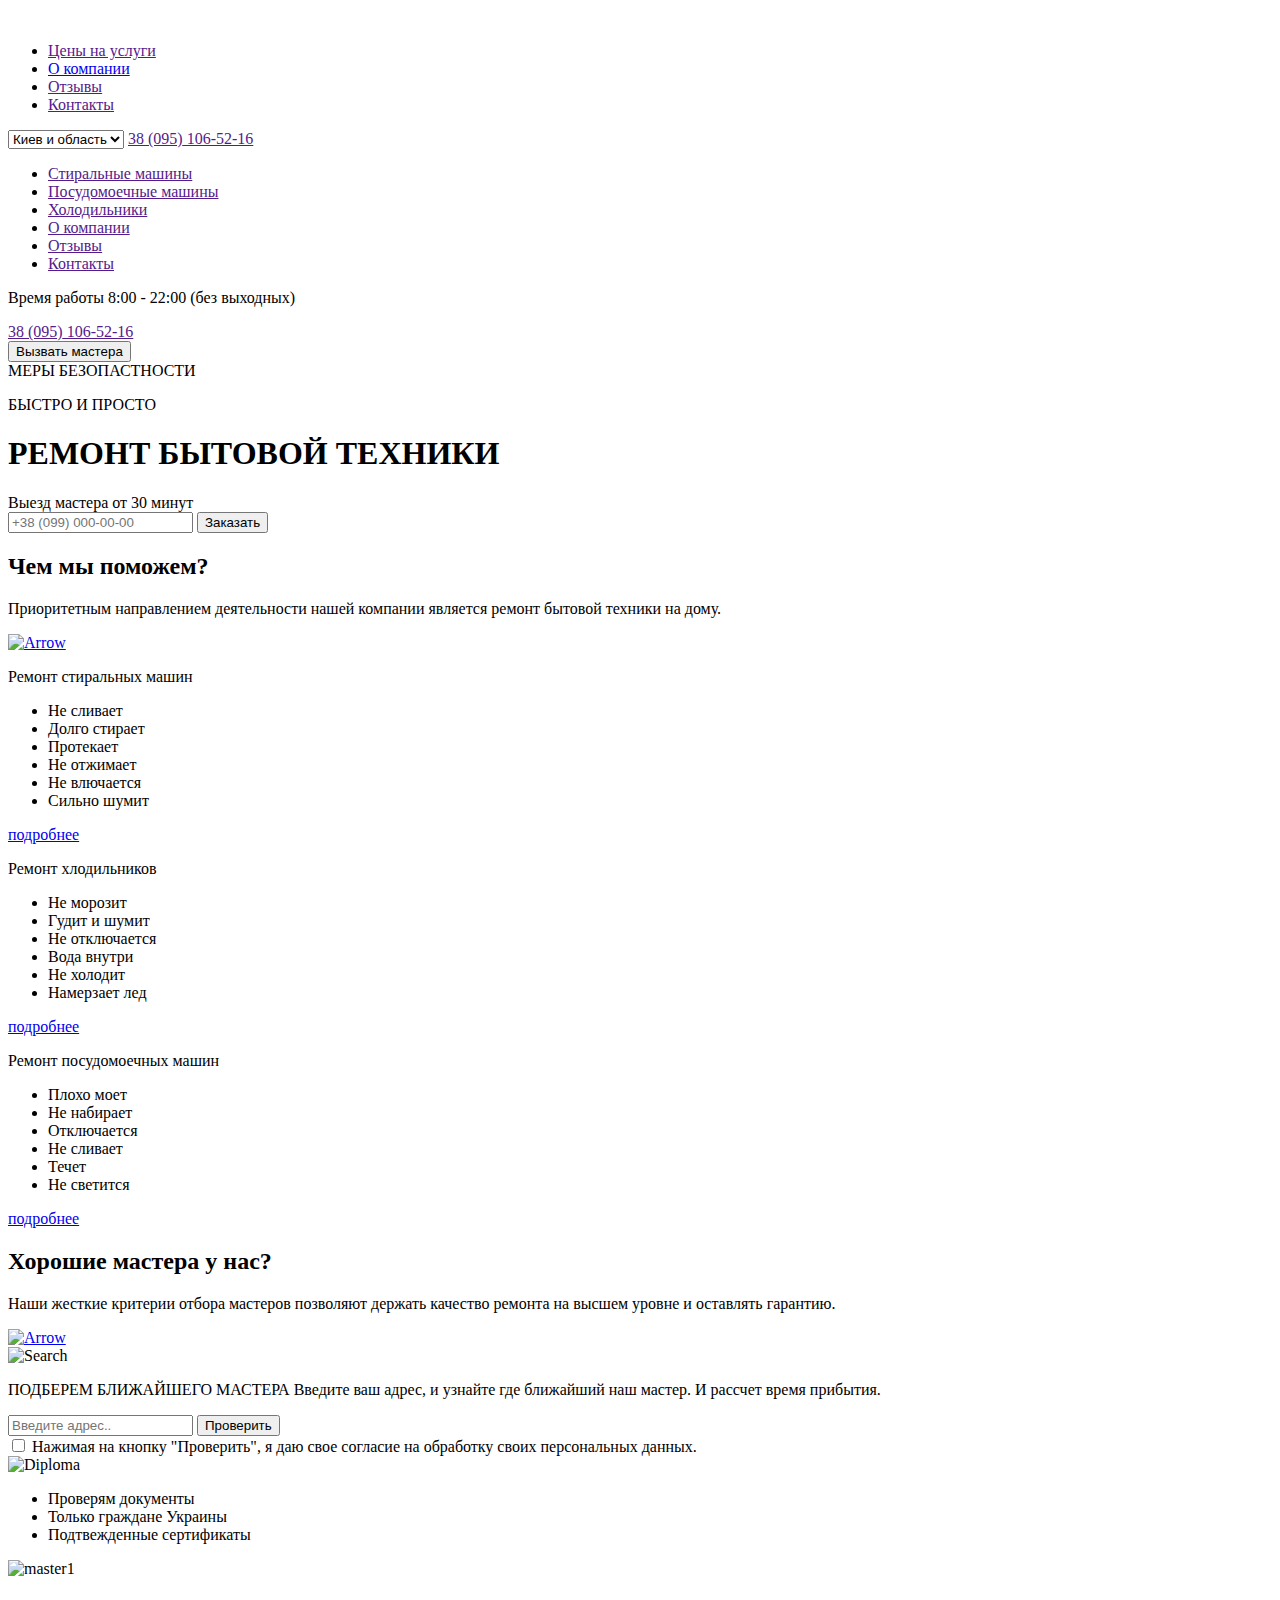
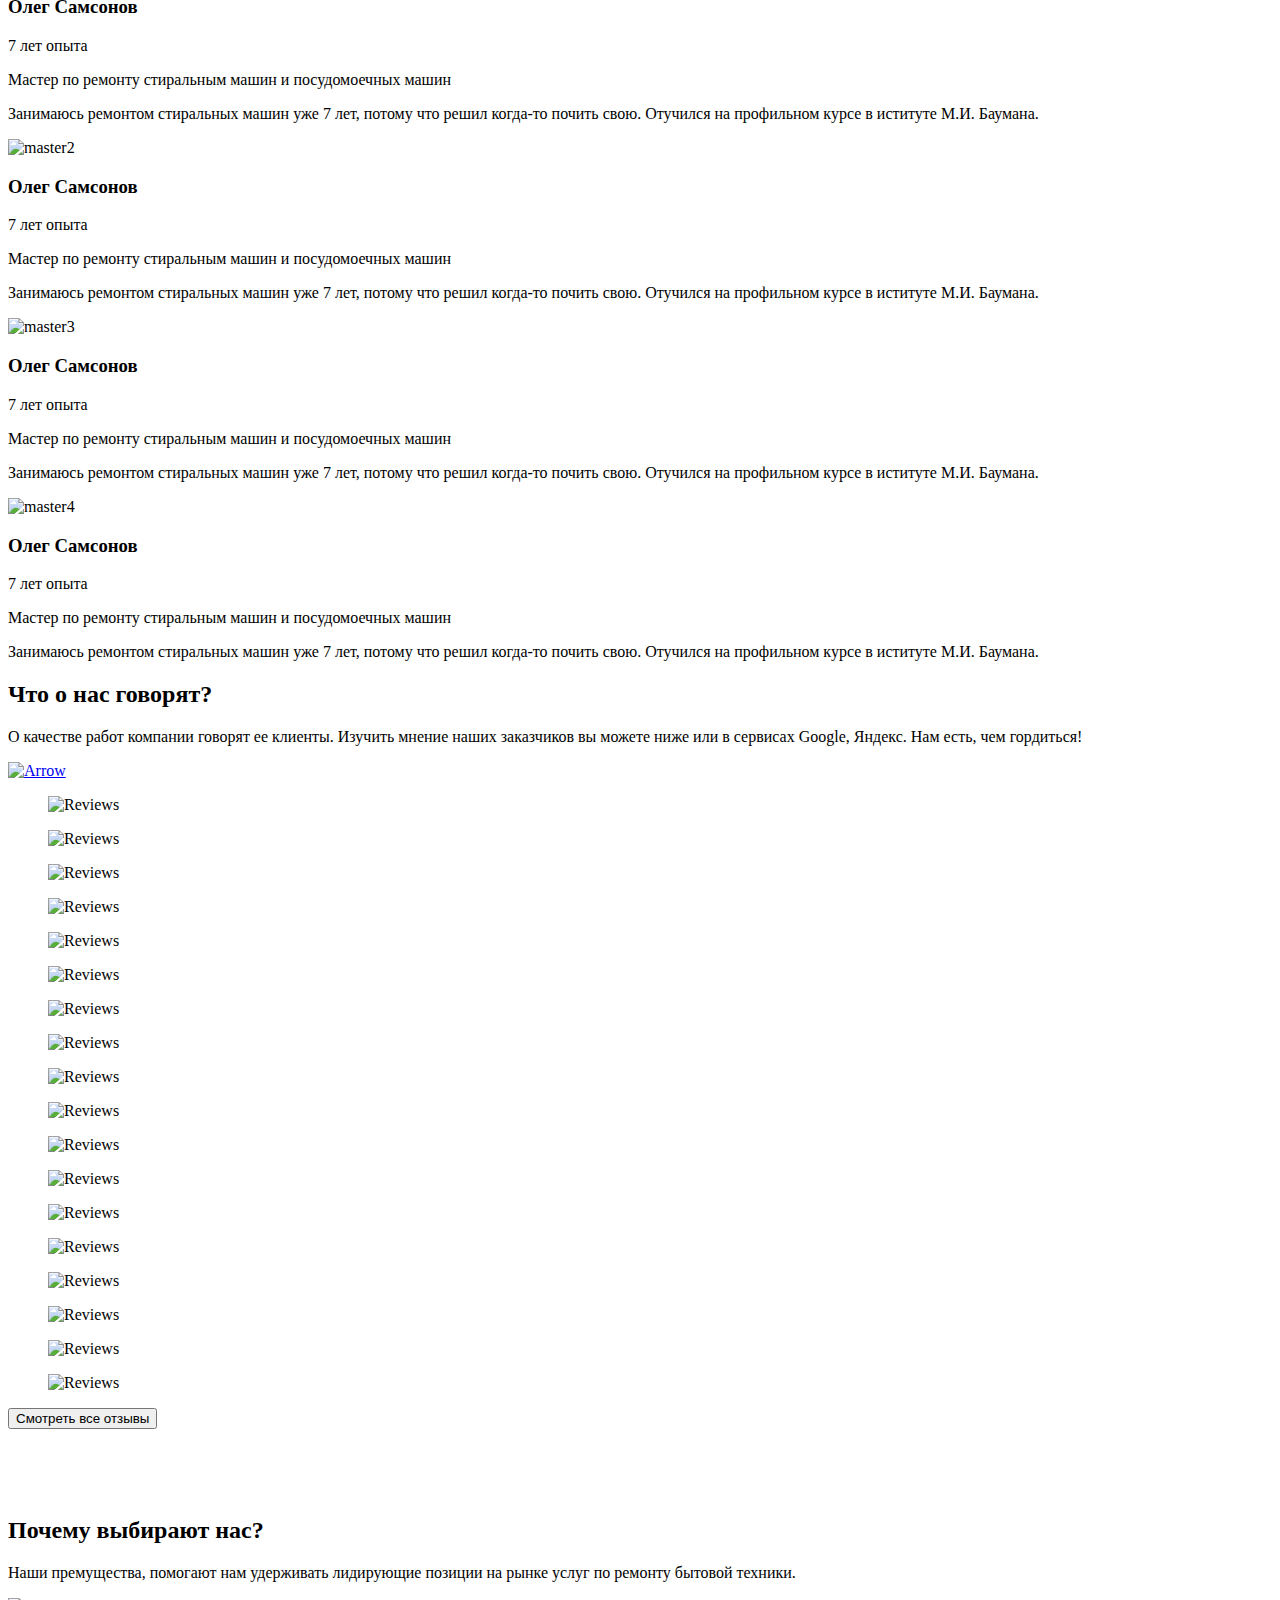
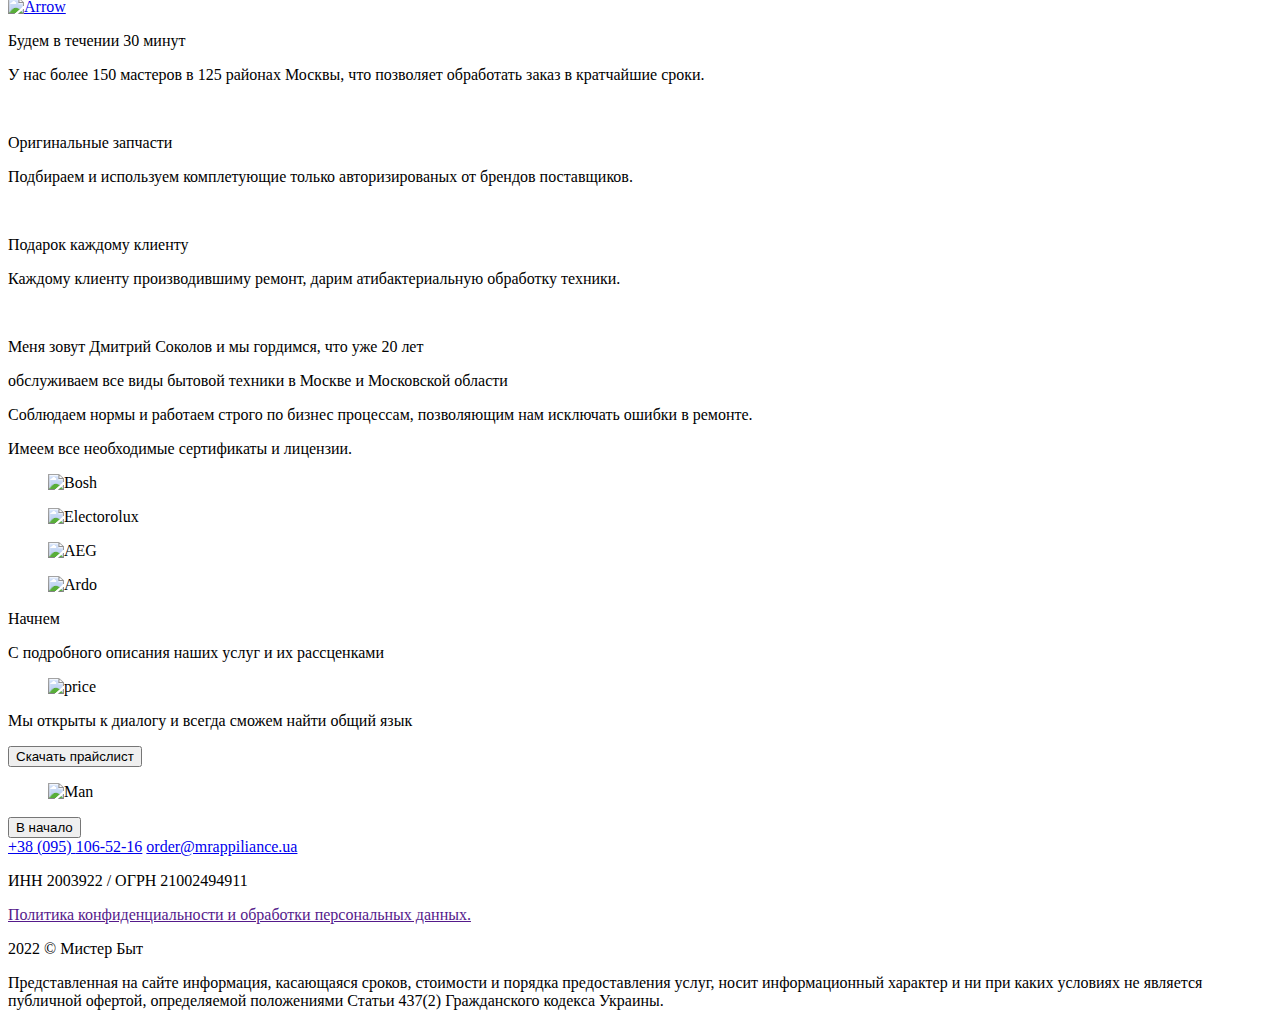
==== index.html @ 20fac9d2 "Add files via upload" ====
<!DOCTYPE html>
<html lang="en">

<head>
  <meta charset="UTF-8">
  <meta http-equiv="X-UA-Compatible" content="IE=edge">
  <meta name="viewport" content="width=device-width, initial-scale=1.0">
  <link rel="stylesheet" href="css/main.min.css">
  <title>Repair fixed</title>
</head>

<body>
  <header class="header">
    <div class="container header__wrapper">
      <a href="" class="header__logo"><img src="/img/logo.png" alt=""></a>
      <div class="header__block">
        <div class="burger-menu"><span></span><span></span><span></span><span></span></div>
        <nav class="nav">
          <ul class="nav-menu">
            <li><a href="">Цены на услуги</a></li>
            <li><a href="company.html">О компании</a></li>
            <li><a href="">Отзывы</a></li>
            <li><a href="">Контакты</a></li>
          </ul>
        </nav>
        <select name="" id="" class="select">
          <option value="">Киев и область</option>
          <option value="">Киев и область</option>
          <option value="">Киев и область</option>
        </select>
        <a href="" class="header__phone"><span>38 (095)</span> 106-52-16</a>
        <div class="mobile-burger-menu"><span></span><span></span><span></span><span></span></div>
        <div class="nav__mobile-block">
          <nav class="nav-mobile__menu">
          <ul class="nav-mobile__list">
            <li class="nav-mobile__item"><a href="">Стиральные машины</a></li>
            <li class="nav-mobile__item"><a href="">Посудомоечные машины</a></li>
            <li class="nav-mobile__item"><a href="">Холодильники</a></li>
            <li class="sub-menu"><a href="">О компании</a></li>
            <li class="sub-menu"><a href="">Отзывы</a></li>
            <li class="sub-menu"><a href="">Контакты</a></li>
          </ul>
          <div class="nav-mobile__footer">
            <p>Время работы 8:00 - 22:00 (без выходных)</p>
            <a href="" class="nav-mobile__phone"><span>38 (095)</span> 106-52-16</a>
            <div class="nav-mobile__inner">
              <button class="btn nav-mobile__btn">Вызвать мастера</button>
            </div>
          </div>
          </nav>
        </div>
        
      </div>
    </div>
  </header>
  <!-- End header -->
  <!-- Main -->
  <main>
    <section class="banner">
      <span class="banner-fire">МЕРЫ БЕЗОПАСТНОСТИ</span>
      <div class="container banner-home">
        <p class="banner__subtitle">БЫСТРО И ПРОСТО</p>
        <h1 class="banner__title">РЕМОНТ БЫТОВОЙ ТЕХНИКИ</h1>
        <form action="" class="banner__form">
          <lable class="banner__form-title">Выезд мастера от 30 минут</lable>
          <div class="banner__form-block">
            <input type="text" class="banner__form-input" placeholder="+38 (099) 000-00-00">
            <button class="btn banner__form-btn">Заказать</button>
          </div>
        </form>
      </div>
    </section> 
    <section class="category">
      <div class="inner">
        <h2 class="inner__title">Чем мы поможем?</h2>
        <p class="inner__subtitle">Приоритетным направлением деятельности нашей компании является ремонт бытовой техники
          на дому.</p>
        <a href="#category" class="inner__link">
          <img src="img/icon-down-arrow.svg" alt="Arrow">
        </a>
      </div>
      <div class="container category__wrapper" id="category">
        <div class="category__block">
          <p class="category__title">Ремонт стиральных машин</p>
          <ul class="category__list">
            <li class="category__item">Не сливает</li>
            <li class="category__item">Долго стирает</li>
            <li class="category__item">Протекает</li>
            <li class="category__item">Не отжимает</li>
            <li class="category__item">Не влючается</li>
            <li class="category__item">Сильно шумит</li>
          </ul>
          <a href="#" class="category__link">подробнее</a>
        </div>
        <div class="category__block">
          <p class="category__title">Ремонт хлодильников</p>
          <ul class="category__list">
            <li class="category__item">Не морозит</li>
            <li class="category__item">Гудит и шумит</li>
            <li class="category__item">Не отключается</li>
            <li class="category__item">Вода внутри</li>
            <li class="category__item">Не холодит</li>
            <li class="category__item">Намерзает лед</li>
          </ul>
          <a href="#" class="category__link">подробнее</a>
        </div>
        <div class="category__block">
          <p class="category__title">Ремонт посудомоечных машин</p>
          <ul class="category__list">
            <li class="category__item">Плохо моет</li>
            <li class="category__item">Не набирает</li>
            <li class="category__item">Отключается</li>
            <li class="category__item">Не сливает</li>
            <li class="category__item">Течет</li>
            <li class="category__item">Не светится</li>
          </ul>
          <a href="#" class="category__link">подробнее</a>
        </div>
      </div>
    </section> 
    <section class="masters">
      <div class="inner">
        <h2 class="inner__title">Хорошие мастера у нас?</h2>
        <p class="inner__subtitle">Наши жесткие критерии отбора мастеров позволяют держать качество ремонта на высшем
          уровне и оставлять гарантию.</p>
        <a href="#masters" class="inner__link">
          <img src="img/icon-down-arrow.svg" alt="Arrow">
        </a>
      </div>
      <div class="masters__wrapper container" id="masters">
        <div class="masters__left">
          <div class="masters__block"><img src="img/masters-search.png" alt="Search"></div>
          <form action="" class="masters__form">
            <p class="masters__form-title">ПОДБЕРЕМ БЛИЖАЙШЕГО МАСТЕРА<span>
                Введите ваш адрес, и узнайте где ближайший наш мастер. И рассчет время прибытия.</span></p>
            <div class="masters__form-block">
              <input type="text" placeholder="Введите адрес..">
              <button class="btn masters__form-btn">Проверить</button>
            </div>
            <input type="checkbox" id="masters__checked" class="masters__checked">
            <label for="masters__checked" class="masters__form-label">Нажимая на кнопку "Проверить", я даю свое согласие
              на обработку своих персональных данных.</label>
          </form>
        </div>
        <div class="masters__right">
          <div class="masters__right-img">
            <img src="img/diplom.png" alt="Diploma">
          </div>
          <ul>
            <li>Проверям документы</li>
            <li>Только граждане Украины</li>
            <li>Подтвежденные сертификаты</li>
          </ul>
        </div>
      </div>
      <div class="container masters__sliders">
        <div class="masters__slider-block">
          <div class="masters__slider-wrapper">
            <div class="masters__slider-top">
              <div class="masters__slider-img">
                <img src="img/image-master1.png" alt="master1">
              </div>
              <h3 class="masters__slider-title">Олег Самсонов</h3>
              <p class="masters__slider-job">7 лет опыта</p>
              <p class="masters__slider-text">Мастер по ремонту стиральным машин
                и посудомоечных машин</p>
            </div>
            <div class="masters__slider-bottom">
              <p class="masters__slider-content">Занимаюсь ремонтом стиральных машин уже 7 лет, потому что решил
                когда-то почить свою. Отучился на профильном курсе в иституте М.И. Баумана.</p>
            </div>
          </div>
        </div>
        <div class="masters__slider-block">
          <div class="masters__slider-wrapper">
            <div class="masters__slider-top">
              <div class="masters__slider-img">
                <img src="img/image-master2.png" alt="master2">
              </div>
              <h3 class="masters__slider-title">Олег Самсонов</h3>
              <p class="masters__slider-job">7 лет опыта</p>
              <p class="masters__slider-text">Мастер по ремонту стиральным машин
                и посудомоечных машин</p>
            </div>
            <div class="masters__slider-bottom">
              <p class="masters__slider-content">Занимаюсь ремонтом стиральных машин уже 7 лет, потому что решил
                когда-то почить свою. Отучился на профильном курсе в иституте М.И. Баумана.</p>
            </div>
          </div>
        </div>
        <div class="masters__slider-block">
          <div class="masters__slider-wrapper">
            <div class="masters__slider-top">
              <div class="masters__slider-img">
                <img src="img/image-master3.png" alt="master3">
              </div>
              <h3 class="masters__slider-title">Олег Самсонов</h3>
              <p class="masters__slider-job">7 лет опыта</p>
              <p class="masters__slider-text">Мастер по ремонту стиральным машин
                и посудомоечных машин</p>
            </div>
            <div class="masters__slider-bottom">
              <p class="masters__slider-content">Занимаюсь ремонтом стиральных машин уже 7 лет, потому что решил
                когда-то почить свою. Отучился на профильном курсе в иституте М.И. Баумана.</p>
            </div>
          </div>
        </div>
        <div class="masters__slider-block">
          <div class="masters__slider-wrapper">
            <div class="masters__slider-top">
              <div class="masters__slider-img">
                <img src="img/image-master4.png" alt="master4">
              </div>
              <h3 class="masters__slider-title">Олег Самсонов</h3>
              <p class="masters__slider-job">7 лет опыта</p>
              <p class="masters__slider-text">Мастер по ремонту стиральным машин
                и посудомоечных машин</p>
            </div>
            <div class="masters__slider-bottom">
              <p class="masters__slider-content">Занимаюсь ремонтом стиральных машин уже 7 лет, потому что решил
                когда-то почить свою. Отучился на профильном курсе в иституте М.И. Баумана.</p>
            </div>
          </div>
        </div>
      </div>
    </section>
    <section class="reviews">
      <div class="inner">
        <h2 class="inner__title">Что о нас говорят?</h2>
        <p class="inner__subtitle revies__subtitle">
          О качестве работ компании говорят ее клиенты. Изучить мнение наших заказчиков вы можете ниже или в сервисах
          Google, Яндекс. Нам есть, чем гордиться!</p>
        <a href="#reviews" class="inner__link">
          <img src="img/icon-down-arrow.svg" alt="Arrow">
        </a>
      </div>
      <div class="container reviews__top" id="reviews">
        <figure class="reviews-img"><img src="img/review1.png" alt="Reviews"></figure>
        <figure class="reviews-img"><img src="img/review2.png" alt="Reviews"></figure>
        <figure class="reviews-img"><img src="img/review3.png" alt="Reviews"></figure>
        <figure class="reviews-img"><img src="img/review4.png" alt="Reviews"></figure>
        <figure class="reviews-img"><img src="img/review5.png" alt="Reviews"></figure>
        <figure class="reviews-img"><img src="img/review6.png" alt="Reviews"></figure>
        <figure class="reviews-img"><img src="img/review7.png" alt="Reviews"></figure>
        <figure class="reviews-img"><img src="img/review8.png" alt="Reviews"></figure>
        <figure class="reviews-img"><img src="img/review1.png" alt="Reviews"></figure>
        <figure class="reviews-img"><img src="img/review2.png" alt="Reviews"></figure>
        <figure class="reviews-img"><img src="img/review3.png" alt="Reviews"></figure>
        <figure class="reviews-img"><img src="img/review4.png" alt="Reviews"></figure>
        <figure class="reviews-img"><img src="img/review5.png" alt="Reviews"></figure>
        <figure class="reviews-img"><img src="img/review6.png" alt="Reviews"></figure>
        <figure class="reviews-img"><img src="img/review7.png" alt="Reviews"></figure>
        <figure class="reviews-img"><img src="img/review8.png" alt="Reviews"></figure>
        <figure class="reviews-img"><img src="img/review1.png" alt="Reviews"></figure>
        <figure class="reviews-img"><img src="img/review2.png" alt="Reviews"></figure>
      </div>
      <div class="container reviews__bottom">
        <button class="btn reviews-btn">
          Смотреть все отзывы
        </button>
        <div class="reviews__bottom-img">
          <figure><img src="img/rating-yandex.png" alt=""></figure>
          <figure><img src="img/rating-google.png" alt=""></figure>
        </div>
      </div>
    </section> 
    <section class="benefits">
      <div class="inner">
        <h2 class="inner__title">Почему выбирают нас?</h2>
        <p class="inner__subtitle">
          Наши премущества, помогают нам удерживать лидирующие позиции на рынке услуг по ремонту бытовой техники.</p>
        <a href="#benefits" class="inner__link">
          <img src="img/icon-down-arrow.svg" alt="Arrow">
        </a>
      </div>
      <div class="container benefits__wrapper" id="benefits">
        <div class="benefits__block">
          <p class="benefits__block-title">Будем в течении 30 минут</p>
          <div class="benefits__block-text"><p>
            У нас более 150 мастеров в 125 районах Москвы, что позволяет обработать заказ в кратчайшие сроки.</p></div>
          <figure class="benefits__block-img"><img src="img/clock.png" alt=""></figure>
        </div>
        <div class="benefits__block">
          <p class="benefits__block-title">Оригинальные запчасти</p>
          <div class="benefits__block-text"><p>Подбираем и используем комплетующие только авторизированых от брендов поставщиков.</p></div>
          <figure class="benefits__block-img"><img src="img/gear.png" alt=""></figure>
        </div>
        <div class="benefits__block">
          <p class="benefits__block-title">Подарок каждому клиенту</p>
          <div class="benefits__block-text"><p>Каждому клиенту производившиму ремонт, дарим атибактериальную обработку техники.</p></div>
          <figure class="benefits__block-img"><img src="img/gift.png" alt=""></figure>
        </div>
      </div>
    </section>
    <section class="about">
      <div class="container about__wrapper">
        <div class="about__left">
          <div class="about__left-top">
            <p class="about__left-title">
              Меня зовут Дмитрий Соколов
              <span>и мы гордимся, что уже 20 лет</span>
            </p>
            <p class="about__left-text">обслуживаем все виды бытовой техники в Москве и Московской области</p>
            <p class="about__left-text">
              <span>Соблюдаем нормы</span> и <span>работаем строго по бизнес процессам</span>, позволяющим нам исключать ошибки в ремонте.
            </p>
            <p class="about__left-text">
              Имеем все необходимые <span>сертификаты и лицензии</span>. 
            </p>
          </div>
          <div class="about__left-bottom">
            <figure><img src="img/Bosch.jpeg" alt="Bosh"></figure>
            <figure><img src="img/Electrolux.png" alt="Electorolux"></figure>
            <figure><img src="img/AEG.png" alt="AEG"></figure>
            <figure><img src="img/Ardo.png" alt="Ardo"></figure>
          </div>
        </div>
        <div class="about__right">
          <p class="about__right-title">Начнем</p>
          <p class="about__right-text">С подробного описания наших услуг и их рассценками</p>
          <figure><img src="img/image-price.png" alt="price"></figure>
          <p class="about__right-text">Мы открыты к диалогу и всегда сможем найти общий язык</p>
          <button class="btn about__right-btn">Скачать прайслист</button>
        </div>
        <figure class="about-img">
          <img src="img/about-man-img.png" alt="Man">
        </figure>
      </div>
    </section> 
  </main>

  <footer class="footer">
    <button class="btn footer__btn-up">
      В начало
    </button>
    <div class="container footer__wrapper">
      <a href="tel:0951065216" class="footer__phone">+38 (095) <span>106-52-16</span></a>
      <a href="mailto:order@mrappiliance.ru" class="footer__email">order@mrappiliance.ua</a>
      <p class="footer__info">ИНН 2003922 / ОГРН 21002494911</p>
      <a href="" class="footer__link">Политика конфиденциальности  и обработки персональных данных.</a>
      <p class="footer__copyright">2022 © Мистер Быт</p>
      <p class="footer__text">Представленная на сайте информация, касающаяся сроков, стоимости и порядка предоставления услуг, носит информационный характер и ни при каких условиях не является публичной офертой, определяемой положениями Статьи 437(2) Гражданского кодекса Украины.</p>
    </div>
  </footer> 

  <script src="js/main.min.js"></script>
</body>

</html>
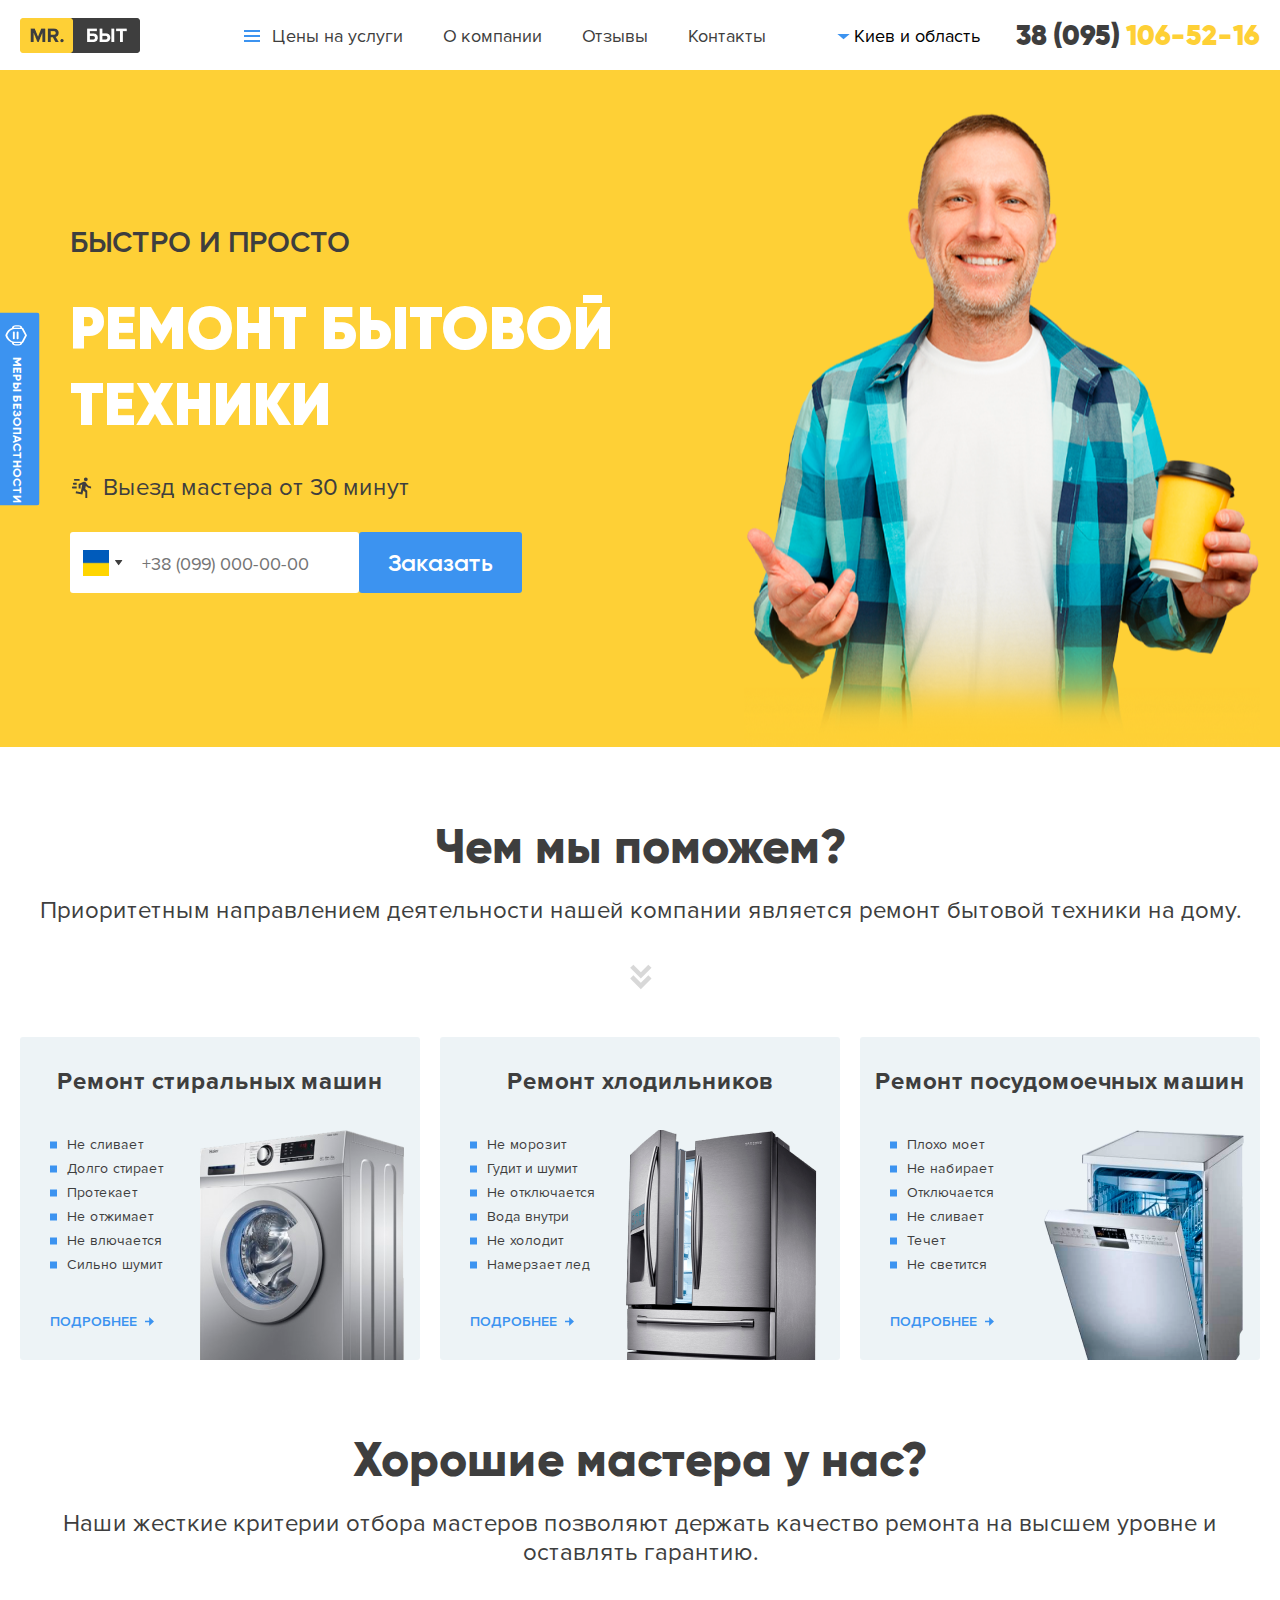
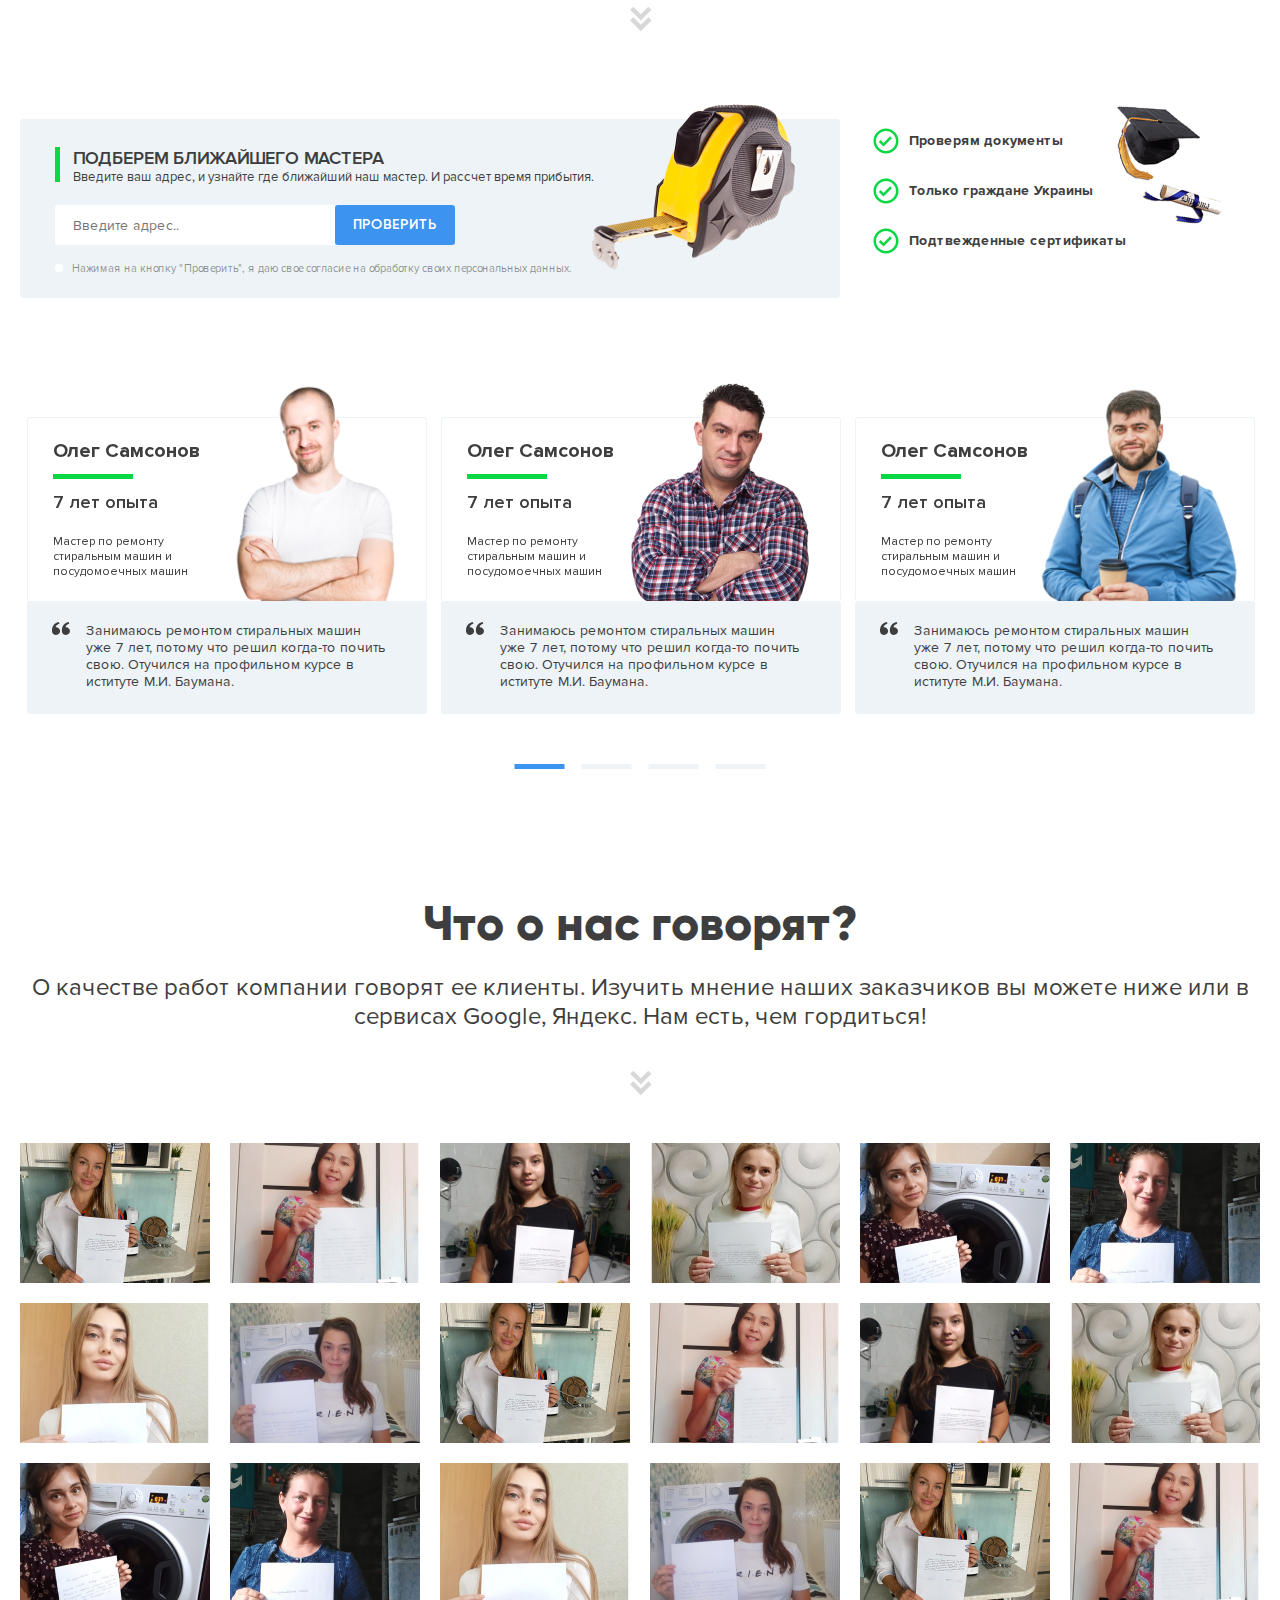
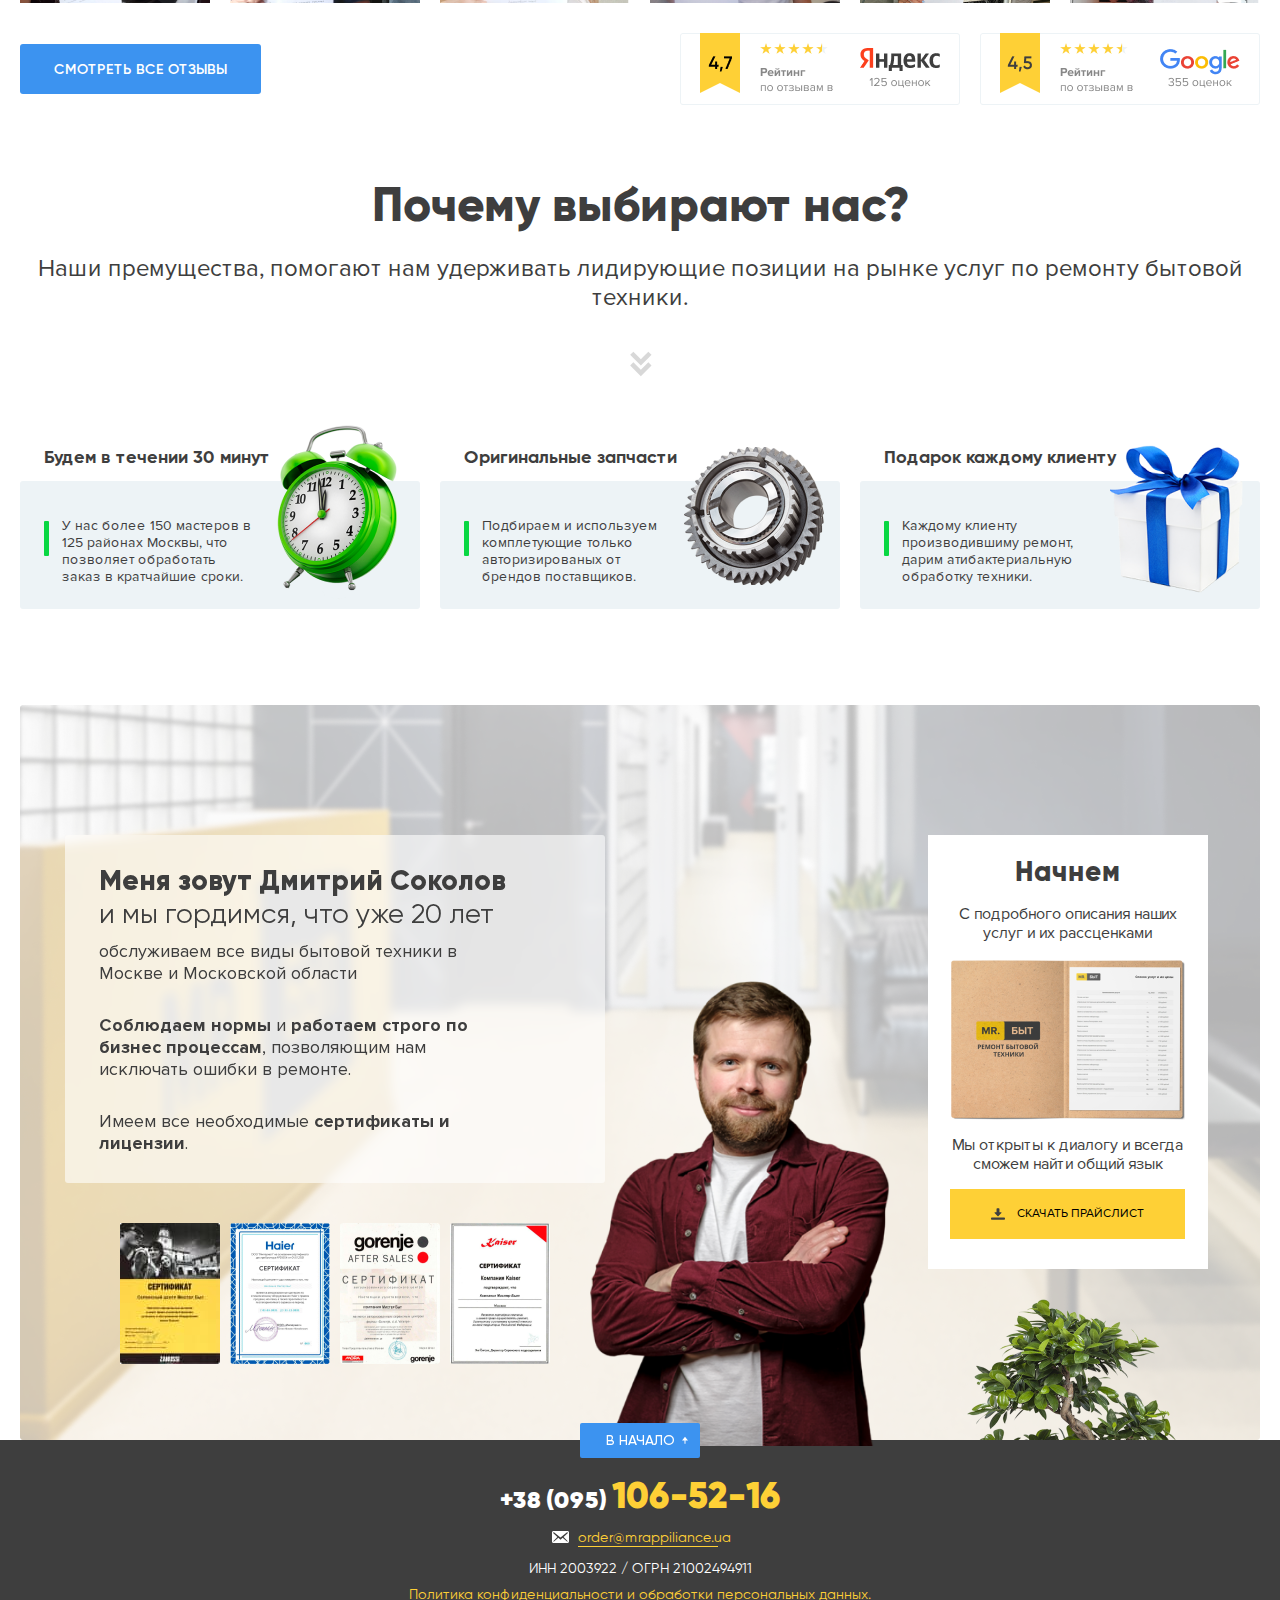
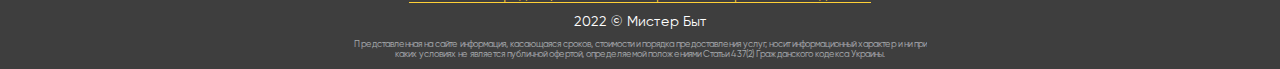
==== commit daf2b1e9: "Update index.html" ====
--- a/index.html
+++ b/index.html
@@ -12,7 +12,7 @@
 <body>
   <header class="header">
     <div class="container header__wrapper">
-      <a href="" class="header__logo"><img src="/img/logo.png" alt=""></a>
+      <a href="" class="header__logo"><img src="img/logo.png" alt=""></a>
       <div class="header__block">
         <div class="burger-menu"><span></span><span></span><span></span><span></span></div>
         <nav class="nav">
@@ -346,4 +346,4 @@
   <script src="js/main.min.js"></script>
 </body>
 
-</html>+</html>
--- a/css/main.min.css
+++ b/css/main.min.css
@@ -0,0 +1,2 @@
+html,body,div,span,applet,object,iframe,h1,h2,h3,h4,h5,h6,p,blockquote,pre,a,abbr,acronym,address,big,cite,code,del,dfn,em,img,ins,kbd,q,s,samp,small,strike,strong,sub,sup,tt,var,b,u,i,center,dl,dt,dd,ol,ul,li,fieldset,form,label,legend,table,caption,tbody,tfoot,thead,tr,th,td,article,aside,canvas,details,embed,figure,figcaption,footer,header,hgroup,menu,nav,output,ruby,section,summary,time,mark,audio,video{margin:0;padding:0;border:0;font-size:100%;font:inherit;vertical-align:baseline}article,aside,details,figcaption,figure,footer,header,hgroup,menu,nav,section{display:block}body{line-height:1}ol,ul{list-style:none}blockquote,q{quotes:none}blockquote:before,blockquote:after{content:"";content:none}q:before,q:after{content:"";content:none}table{border-collapse:collapse;border-spacing:0}article,aside,details,figcaption,figure,footer,header,hgroup,nav,section,summary{display:block}audio,canvas,video{display:inline-block}audio:not([controls]){display:none;height:0}[hidden],template{display:none}html{background:#fff;color:#000;-webkit-text-size-adjust:100%;-ms-text-size-adjust:100%}html,button,input,select,textarea{font-family:sans-serif}body{margin:0}a{background:rgba(0,0,0,0)}a:focus{outline:thin dotted}a:hover,a:active{outline:0}h1{font-size:2em;margin:.67em 0}h2{font-size:1.5em;margin:.83em 0}h3{font-size:1.17em;margin:1em 0}h4{font-size:1em;margin:1.33em 0}h5{font-size:.83em;margin:1.67em 0}h6{font-size:.75em;margin:2.33em 0}abbr[title]{border-bottom:1px dotted}b,strong{font-weight:bold}dfn{font-style:italic}mark{background:#ff0;color:#000}code,kbd,pre,samp{font-family:monospace,serif;font-size:1em}pre{white-space:pre;white-space:pre-wrap;word-wrap:break-word}q{quotes:"“" "”" "‘" "’"}q:before,q:after{content:"";content:none}small{font-size:80%}sub,sup{font-size:75%;line-height:0;position:relative;vertical-align:baseline}sup{top:-0.5em}sub{bottom:-0.25em}img{border:0}svg:not(:root){overflow:hidden}figure{margin:0}fieldset{border:1px solid silver;margin:0 2px;padding:.35em .625em .75em}legend{border:0;padding:0;white-space:normal}button,input,select,textarea{font-family:inherit;font-size:100%;margin:0;vertical-align:baseline}button,input{line-height:normal}button,select{text-transform:none}button,html input[type=button],input[type=reset],input[type=submit]{-webkit-appearance:button;cursor:pointer}button[disabled],input[disabled]{cursor:default}button::-moz-focus-inner,input::-moz-focus-inner{border:0;padding:0}textarea{overflow:auto;vertical-align:top}table{border-collapse:collapse;border-spacing:0}input[type=search]{-webkit-appearance:textfield;box-sizing:content-box}input[type=search]::-webkit-search-cancel-button,input[type=search]::-webkit-search-decoration{-webkit-appearance:none}input[type=checkbox],input[type=radio]{box-sizing:border-box;padding:0}@font-face{font-family:"Gilroy-Black";src:url("../fonts/gilroy-black.woff2") format("woff2"),url("../fonts/gilroy-black.woff") format("woff");font-weight:900;font-style:normal}@font-face{font-family:"Gilroy-Bold";src:url("../fonts/gilroy-bold.woff2") format("woff2"),url("../fonts/gilroy-bold.woff") format("woff");font-weight:700;font-style:normal}@font-face{font-family:"Gilroy-ExtraBold";src:url("../fonts/gilroy-extrabold.woff2") format("woff2"),url("../fonts/gilroy-extrabold.woff") format("woff");font-weight:800;font-style:normal}@font-face{font-family:"Gilroy-Medium";src:url("../fonts/gilroy-medium.woff2") format("woff2"),url("../fonts/gilroy-medium.woff") format("woff");font-weight:600;font-style:normal}@font-face{font-family:"Gilroy-Regular";src:url("../fonts/gilroy-regular.woff2") format("woff2"),url("../fonts/gilroy-regular.woff") format("woff");font-weight:400;font-style:normal}@font-face{font-family:"Gilroy-Semiold";src:url("../fonts/gilroy-semibold.woff2") format("woff2"),url("../fonts/gilroy-semibold.woff") format("woff");font-weight:500;font-style:normal}@font-face{font-family:"Proxima-Nova-Black";src:url("../fonts/proxima_nova_black.woff2") format("woff2"),url("../fonts/proxima_nova_black.woff") format("woff");font-weight:900;font-style:normal}@font-face{font-family:"Proxima-Nova-Bold";src:url("../fonts/proxima_nova_bold.woff2") format("woff2"),url("../fonts/proxima_nova_bold.woff") format("woff");font-weight:700;font-style:normal}@font-face{font-family:"Proxima-Nova-Light";src:url("../fonts/proxima_nova_light.woff2") format("woff2"),url("../fonts/proxima_nova_light.woff") format("woff");font-weight:350;font-style:normal}@font-face{font-family:"Proxima-Nova-Regular";src:url("../fonts/proxima_nova_regular.woff2") format("woff2"),url("../fonts/proxima_nova_regular.woff") format("woff");font-weight:400;font-style:normal}@font-face{font-family:"Proxima-Nova-Semibold";src:url("../fonts/proxima_nova_semibold.woff2") format("woff2"),url("../fonts/proxima_nova_semibold.woff") format("woff");font-weight:600;font-style:normal}@font-face{font-family:"Roboto-Regular";src:url("../fonts/roboto_regular.woff2") format("woff2"),url("../fonts/roboto_regular.woff") format("woff");font-weight:400;font-style:normal}.slick-slider{position:relative;display:block;box-sizing:border-box;-webkit-touch-callout:none;-webkit-user-select:none;-moz-user-select:none;user-select:none;touch-action:pan-y;-webkit-tap-highlight-color:rgba(0,0,0,0)}.slick-list{position:relative;overflow:hidden;display:block;margin:0;padding:0}.slick-list:focus{outline:none}.slick-list.dragging{cursor:pointer;cursor:hand}.slick-slider .slick-track,.slick-slider .slick-list{transform:translate3d(0, 0, 0)}.slick-track{position:relative;left:0;top:0;display:block;margin-left:auto;margin-right:auto}.slick-track:before,.slick-track:after{content:"";display:table}.slick-track:after{clear:both}.slick-loading .slick-track{visibility:hidden}.slick-slide{float:left;height:100%;min-height:1px;display:none}[dir=rtl] .slick-slide{float:right}.slick-slide img{display:block}.slick-slide.slick-loading img{display:none}.slick-slide.dragging img{pointer-events:none}.slick-initialized .slick-slide{display:block}.slick-loading .slick-slide{visibility:hidden}.slick-vertical .slick-slide{display:block;height:auto;border:1px solid rgba(0,0,0,0)}.slick-arrow.slick-hidden{display:none}*{margin:0;padding:0;box-sizing:border-box}a{color:inherit;text-decoration:none}.btn{border:none;outline:none;cursor:pointer;background:rgba(0,0,0,0)}img{max-width:100%;display:block}body{font-size:18px;line-height:22px;font-family:"Proxima-Nova-Regular";color:#3e3e3e;min-width:320px}.container{max-width:1240px;margin:0 auto}.inner{display:flex;flex-direction:column;align-items:center;padding:70px 0 30px;text-align:center}.inner__title{font-size:48px;line-height:59px;font-family:"Gilroy-ExtraBold";margin:0}.inner__subtitle{font-size:24px;line-height:29px;max-width:1240px;margin:20px auto}.inner__link{position:relative;width:62px;height:62px;display:block}.inner__link img{position:absolute;top:0;left:0;height:62px;width:62px;-webkit-animation:arrowMove 1.7s infinite;animation:arrowMove 1.7s infinite}@-webkit-keyframes arrowMove{from{top:0}25%{top:-2px}50%{top:-5px}75%{top:-2px}85%{top:0}to{top:2px}}@keyframes arrowMove{from{top:0}25%{top:-2px}50%{top:-5px}75%{top:-2px}85%{top:0}to{top:2px}}.header{padding:18px 0 17px 0}.header .mobile-burger-menu{display:none}.header__wrapper{display:flex;justify-content:space-between;align-items:center}.header__block{display:flex;justify-content:space-between;align-items:center}.header .nav-menu{display:flex}.header .nav-menu li:not(:last-child){margin-right:40px}.header .select{margin:0 33px 0 65px;-webkit-appearance:none;-moz-appearance:none;position:relative;padding-left:23px;padding-right:2px;border:none;outline:none;cursor:pointer;background:url(../img/icon-select.svg) no-repeat left 2px center}.header__phone{color:#fed036;font-size:28px;line-height:35px;font-family:"Gilroy-Black"}.header__phone span{color:#3e3e3e}.header .burger-menu{width:16px;height:12px;position:relative;margin-right:12px}.header .burger-menu span{position:absolute;height:2px;width:100%;left:0;right:0;background-color:#3c93f0;transition:.3s ease-in-out}.header .burger-menu span:last-child{bottom:0}.header .burger-menu span:nth-child(2),.header .burger-menu span:nth-child(3){top:50%;transform:translateY(-50%)}.header .burger-menu span.active:first-child,.header .burger-menu span.active:last-child{opacity:0}.header .burger-menu span.active:nth-child(2){transform:translateY(-50%) rotate(45deg)}.header .burger-menu span.active:nth-child(3){transform:translateY(-50%) rotate(-45deg)}.header .nav-mobile__menu{display:none}.banner{background-color:#fed036;position:relative}.banner-fire{position:absolute;left:-80px;top:50%;transform:translateY(-50%) rotate(90deg);width:193px;height:46px;display:block;background-color:#3c93f0;background-image:url(../img/icon-fire.svg);background-repeat:no-repeat;background-position:left 12px center;border-radius:3px;font-size:12px;line-height:12px;font-family:"Gilroy-Bold";text-transform:uppercase;color:#fff;text-align:center;padding:17px 0 16px 42px}.banner-home{padding:154px 0;background:url(../img/bg-man.png) no-repeat right 0 center}.banner__subtitle{font-size:30px;line-height:37px;font-family:"Proxima-Nova-Semibold"}.banner__title{margin:30px 0;width:670px;color:#fff;font-size:60px;line-height:76px;font-family:"Gilroy-Black"}.banner__form-title{font-size:24px;line-height:29px;padding-left:33px;background:url(/img/icon-run.svg) no-repeat left 0 center}.banner__form-block{width:452px;margin-top:30px;display:flex}.banner__form-input{background-image:url(../img/ua-flag.svg),url(../img/icon-arrow.svg);background-position:left 13px center,left 45px center;background-repeat:no-repeat;background-color:#fff;border-radius:3px;border:none;padding:18px 10px 16px 72px;width:290px}.banner__form-btn{background:#3c93f0;width:163px;color:#fff;border-radius:3px;font-size:24px;line-height:28px;font-family:"Gilroy-Semiold";padding:17px 0 16px}.category__wrapper{display:flex;justify-content:center;align-items:inherit;flex-wrap:wrap;gap:20px}.category__block{background:#edf3f6 url(../img/washmachine.png) no-repeat right 16px bottom;border-radius:3px;width:400px;padding:30px 0 0 0}.category__block:nth-child(2){background:#edf3f6 url(../img/fridge.png) no-repeat right 16px bottom}.category__block:last-child{background:#edf3f6 url(../img/dishwasher.png) no-repeat right 16px bottom}.category__title{font-size:24px;line-height:29px;font-family:"Proxima-Nova-Bold";text-align:center;margin-bottom:40px}.category__list{margin-left:30px}.category__item{position:relative;padding-left:17px;font-size:14px;line-height:17px}.category__item:not(:last-child){margin-bottom:7px}.category__item::before{content:"";position:absolute;width:7px;height:7px;background-color:#3c93f0;top:50%;left:0;transform:translateY(-50%)}.category__link{display:block;margin:40px 0 30px 30px;width:104px;font-size:14px;line-height:17px;font-family:"Proxima-Nova-Semibold";text-transform:uppercase;color:#3c93f0;background:url(../img/vector-arrow.svg) no-repeat right center}.masters{padding-bottom:110px}.masters__sliders .btn-slick{position:absolute;top:50%;transform:translateY(-50%)}.masters__sliders .slick-prev{left:-40px}.masters__sliders .slick-next{right:-40px}.masters__sliders .slick-dots{position:absolute;left:50%;transform:translateX(-50%);display:flex;gap:17px;bottom:-55px}.masters__sliders .slick-dots li{font-size:0;line-height:0;width:50px;height:5px;background-color:#edf3f6}.masters__sliders .slick-dots li.slick-active{background-color:#3c93f0}.masters__sliders .slick-dots li button{border:none;font-size:0;line-height:0}.masters__wrapper{display:flex;justify-content:center;align-items:center;flex-wrap:wrap;gap:20px;margin-bottom:50px}.masters__left{width:820px;padding-top:30px;position:relative}.masters__block{position:absolute;bottom:28px;right:45px}.masters__form{background:#edf3f6;border:1px solid #edf3f6;border-radius:3px;padding:27px 0 20px 34px}.masters__form-title{padding-left:18px;position:relative;font-size:18px;line-height:22px;font-family:"Proxima-Nova-Semibold";text-transform:uppercase}.masters__form-title::before{content:"";position:absolute;width:5px;height:35px;background-color:#09d743;top:0;left:0}.masters__form-title span{display:block;font-size:13px;line-height:16px;font-family:"Proxima-Nova-Regular";text-transform:none}.masters__form-block{display:flex;width:400px;margin:20px 0 10px}.masters__form-block input{width:280px;background-color:#fff;border-radius:3px;border:none;padding:12px 18px 11px 18px;font-size:14px;line-height:17px}.masters__form-block input::-moz-placeholder{font-size:14px;line-height:17px}.masters__form-block input::placeholder{font-size:14px;line-height:17px}.masters__form-btn{background:#3c93f0;width:120px;color:#fff;border-radius:3px;font-size:14px;line-height:16px;font-family:"Gilroy-Semiold";text-transform:uppercase;padding:12px 0}.masters__form-label{position:relative;padding-left:17px;font-size:11px;line-height:16px;color:rgba(62,62,62,.5607843137);cursor:pointer}.masters__form-label::before{content:"";position:absolute;width:8px;height:8px;background-color:#fff;border-radius:3px;left:0;top:50%;transform:translateY(-50%)}.masters__checked{position:absolute;width:0;height:0}.masters__checked:checked~.masters__form-label::before{background-color:#3c93f0}.masters__right{width:400px;padding:49px 0 53px 11px;position:relative}.masters__right li{padding-left:38px;background:url(../img/check-masters.svg) no-repeat left center;font-size:14px;line-height:26px;font-family:"Proxima-Nova-Bold"}.masters__right li:not(:last-child){margin-bottom:24px}.masters__right-img{width:137px;position:absolute;right:6%;top:35px;transform:rotate(22deg)}.masters__slider-wrapper{width:400px;margin:0 auto}.masters__slider-block{padding-top:60px}.masters__slider-top{border-top:1px solid #edf3f6;border-left:1px solid #edf3f6;border-right:1px solid #edf3f6;border-radius:3px;position:relative;padding:10px 0 22px 25px}.masters__slider-img{position:absolute;width:215px;bottom:-30px;right:7px;z-index:2}.masters__slider-title{font-size:20px;line-height:46px;font-family:"Proxima-Nova-Bold";margin:0;position:relative}.masters__slider-title::after{content:"";height:5px;width:80px;background-color:#09d743;position:absolute;left:0;bottom:-5px}.masters__slider-text{width:139px;font-size:12px;line-height:15px}.masters__slider-bottom{position:relative;z-index:3;background:#edf3f6;border-radius:3px;padding:21px 37px 24px 59px;font-size:14px;line-height:17px}.masters__slider-content{position:relative}.masters__slider-content::before{content:"";width:18px;height:13px;position:absolute;top:0;left:-34px;background:url(../img/quote.svg) no-repeat center;z-index:2}.masters__slider-job{font-size:18px;line-height:46px;font-family:"Proxima-Nova-Semibold";margin:5px 0 9px}.reviews__top{display:flex;justify-content:center;align-items:inherit;flex-wrap:wrap;gap:20px;margin-bottom:30px}.reviews-img{width:190px}.reviews__bottom{display:flex;justify-content:space-between;align-items:center}.reviews__bottom-img{display:flex;max-width:580px;width:100%;gap:20px;flex-wrap:wrap;justify-content:center}.reviews__bottom-img figure{width:280px}.reviews-btn{width:241px;background-color:#3c93f0;border-radius:3px;padding:18px 0 16px;font-size:14px;line-height:16px;font-family:"Gilroy-Semiold";text-transform:uppercase;color:#fff}.benefits__wrapper{display:flex;justify-content:center;align-items:inherit;flex-wrap:wrap;gap:20px}.benefits__block{width:400px;position:relative}.benefits__block-title{padding:22px 0 13px 24px;font-size:18px;line-height:22px;font-family:"Gilroy-Bold"}.benefits__block-text{position:relative;padding:36px 0 24px 42px;background:#edf3f6;border-radius:3px;font-size:14px;line-height:17px}.benefits__block-text p{width:190px}.benefits__block-text::before{content:"";width:5px;height:35px;background-color:#09d743;position:absolute;top:40px;left:24px;border-radius:1px}.benefits__block-img{position:absolute}.benefits__block:first-child .benefits__block-img{right:23px;bottom:8px}.benefits__block:nth-child(2) .benefits__block-img{right:16px;bottom:24px}.benefits__block:last-child .benefits__block-img{right:13px;bottom:-3px}.about{padding-top:96px}.about__wrapper{background:url("../img/about-block-bg.png") no-repeat center;background-size:cover;display:flex;justify-content:space-between;align-items:flex-start;padding:130px 52px 76px 45px;position:relative}.about__left{width:540px}.about__left-top{background:rgba(255,255,255,.6);-webkit-backdrop-filter:blur(5px);backdrop-filter:blur(5px);border-radius:3px;padding:29px 0 29px 34px;margin-bottom:40px}.about__left-title{font-size:28px;line-height:34px;font-family:"Gilroy-ExtraBold";margin-bottom:10px}.about__left-title span{font-size:28px;line-height:32px;font-family:"Gilroy-Regular";display:block}.about__left-text{font-size:18px;line-height:22px;width:396px}.about__left-text:not(:last-child){margin-bottom:30px}.about__left-text span{font-size:18px;line-height:22px;font-family:"Proxima-Nova-Bold"}.about__left-bottom{display:flex;justify-content:center;gap:10px;flex-wrap:wrap}.about__left-bottom figure{width:100px}.about__right{width:280px;background-color:#fff;display:flex;flex-direction:column;align-items:center;padding:20px 23px 30px 22px;position:relative;z-index:3}.about__right-title{font-size:28px;line-height:34px;font-family:"Gilroy-ExtraBold"}.about__right-text{width:235px;margin:16px auto 15px;font-size:16px;line-height:19px;text-align:center}.about__right-btn{width:235px;background-color:#fed036;background-image:url(../img/icon_download.svg);background-repeat:no-repeat;background-position:left 41px center;padding:12px 0 12px 25px;text-align:center;font-size:12px;line-height:26px;text-transform:uppercase}.about-img{position:absolute;bottom:-6px;left:43%;z-index:2}.company{background-color:#fed036;background-image:url(../img/company-banner.png);background-repeat:no-repeat;background-position:right 10px center;background-size:auto}.company-banner{padding:223px 0 226px}.company__title{text-transform:uppercase;margin:0 0 20px}.company__text{max-width:670px;font-size:24px;line-height:29px}.company-benefits__top{display:flex;justify-content:center;flex-wrap:wrap;gap:20px;padding:70px 30px}.company-benefits__block{width:295px;border-top:2px solid #3c93f0;padding-top:30px}.company-benefits__figure{font-size:60px;line-height:63px;font-family:"Gilroy-Bold"}.company-benefits__figure span{font-size:20px;line-height:22px}.company-benefits__text{font-size:20px;line-height:24px}.company-benefits__bottom p{margin-bottom:30px;font-size:24px;line-height:28px}.history-line{background-color:#edf3f6;padding:50px 0}.history-line__wrapper{display:flex;justify-content:center;flex-wrap:wrap}.history-line__block-top{width:230px;padding:0 10px 40px 20px;position:relative;border-bottom:1px solid #09d743}.history-line__block-top::before{content:"";position:absolute;left:-10px;bottom:0;width:20px;height:126px;background:url(../img/line-history.svg) no-repeat center}.history-line__figure{font-size:36px;line-height:44px;font-family:"Proxima-Nova-Bold";margin-bottom:11px;display:block}.history-line__block-bottom{width:238px;padding-left:20px;position:relative;padding-top:39px;border-top:1px solid #09d743}.history-line__block-bottom::before{content:"";width:20px;position:absolute;top:0;left:-10px;height:69px;background:url(../img/line-bottom.png) no-repeat center}.certificate-block__img{display:flex;justify-content:center;flex-wrap:wrap;gap:20px}.certificate-block__img figure{width:295px}.certificate-block__img.our-worker figure{width:400px}@media(max-width: 1100px){.certificate-block{padding:0 10px}}@media(max-width: 450px){.certificate-block__img.our-worker figure{width:90%}}.faq__wrapper{display:flex;justify-content:center;flex-wrap:wrap;gap:20px;align-items:center;padding-bottom:30px}.faq__block{max-width:820px;width:100%}.faq__item:not(:last-child){margin-bottom:20px}.faq__title{position:relative;padding:30px 36px 30px 30px;background:#fff;cursor:pointer;border-radius:3px;transition:.2s ease-in-out}.faq__title::after{content:"";position:absolute;width:10px;height:16px;background:url(../img/company-arrow.svg) no-repeat center;top:50%;right:36px;transform:translateY(-50%);z-index:2;transition:.3s ease-in-out}.faq__title.active{pointer-events:none;background:#cde1ee}.faq__title.active::after{content:"";transform:translateY(-50%) rotate(-90deg)}.faq__text{padding:30px;background:#edf3f6;border-radius:3px;font-size:18px;line-height:22px;display:none}.faq__text.active{padding:30px;background:#edf3f6;border-radius:3px;font-size:18px;line-height:22px;height:104px}.faq__master{width:400px;position:relative;padding-left:57px}.faq__name{position:absolute;bottom:96px;left:30px;width:250px;padding:10px 0 11px;background:#fed036;text-align:center;font-size:24px;line-height:29px;font-family:"Gilroy-Bold";border-radius:3px}.faq__job{position:absolute;left:70px;bottom:30px;width:300px;padding:10px 20px;background:#f6f6f6;border-radius:3px;font-size:16px;line-height:19px}.faq__bottom{display:flex;justify-content:center;flex-wrap:wrap;gap:20px;padding-bottom:70px}.faq__payment{width:400px;background:#edf3f6;border-radius:3px;padding:30px 31px 26px 31px}.faq__payment-title{font-size:18px;line-height:22px;font-family:"Gilroy-Bold";margin-bottom:20px}.faq__payment-block{display:flex;justify-content:flex-start;flex-wrap:wrap;gap:10px;font-size:14px;line-height:16px;font-family:"Gilroy-Regular"}.faq__payment-block .cash{width:123px;background:#fff url(../img/wallet-icon.svg) no-repeat left 10px center;padding:14px 12px 14px 0;text-align:right;border-radius:3px}.faq__payment-block .bn{width:205px;background:#fff url(../img/credit-card.svg) no-repeat left 10px center;padding:14px 12px 14px 0;text-align:right;border-radius:3px}.faq__payment-block .sb{width:108px;background:#fff url(../img/sberbank.png) no-repeat center;border-radius:3px;height:40px}.faq__payment-block .master{width:66px;background:#fff url(../img/mastercard.svg) no-repeat center;border-radius:3px;height:40px}.faq__payment-block .visa{width:66px;background:#fff url(../img/visa.svg) no-repeat center;border-radius:3px;height:40px}.faq__order{width:820px;padding:30px;background:#fed036;border-radius:3px}.faq__order-title{font-size:18px;line-height:22px;font-family:"Gilroy-Bold";margin-bottom:20px}.faq__order-form{display:flex;justify-content:center;gap:16px;margin-bottom:18px}.faq__order-form input{width:294px;padding:12px 20px 11px 20px;font-size:14px;line-height:17px;border:1px solid rgba(0,0,0,0);border-radius:3px}.faq__order-form input::-moz-placeholder{font-size:14px;line-height:17px}.faq__order-form input::placeholder{font-size:14px;line-height:17px}.faq__order-block{display:flex;width:450px;justify-content:center;flex-wrap:wrap}.faq__order-block input{width:290px;padding:12px 20px 11px 66px;font-size:14px;line-height:17px;border:1px solid rgba(0,0,0,0);background:#fff url(../img/ua-flag.svg) no-repeat left 20px center;border-radius:3px}.faq__order-block input::-moz-placeholder{font-size:14px;line-height:17px}.faq__order-block input::placeholder{font-size:14px;line-height:17px}.faq__order-btn{background:#3c93f0;width:160px;color:#fff;border-radius:3px;padding:12px 0 11px;font-size:14px;line-height:17px;text-transform:uppercase}.faq__order-text{font-size:12px;line-height:14px;font-family:"Gilroy-Regular";color:#645b3c}.faq__order-text a{font-size:12px;line-height:14px;font-family:"Gilroy-Medium";color:#639fcb;-webkit-text-decoration-line:underline;text-decoration-line:underline;text-underline-offset:4px}.footer{background-color:#3e3e3e;position:relative}.footer__btn-up{background:#3c93f0;width:120px;color:#fff;border-radius:2px;font-size:14px;line-height:17px;font-family:"Gilroy-Medium";text-align:center;text-transform:uppercase;background-image:url(../img/icon-up.svg);background-repeat:no-repeat;background-position:right 9px center;position:absolute;left:50%;top:-17px;z-index:4;padding:9px 0;transform:translateX(-50%)}.footer__wrapper{display:flex;flex-direction:column;align-items:center;color:#fff;padding:33px 0 10px 0;font-size:14px;line-height:16px;font-family:"Gilroy-Regular"}.footer__phone{display:block;font-size:24px;line-height:30px;font-family:"Gilroy-Black"}.footer__phone span{color:#fed036;font-size:36px;line-height:45px}.footer__email{display:block;position:relative;background:url(../img/icon-mail.svg) no-repeat left center;margin:11px 0 15px 0;color:#fed036;padding-left:28px}.footer__email::after{content:"";position:absolute;bottom:-2px;left:28px;width:140px;height:1px;background-color:#fed036}.footer__info{text-transform:uppercase}.footer__link{color:#fed036;border-bottom:1px solid #fed036;margin:10px 0}.footer__text{width:583px;font-size:9px;line-height:10px;text-align:center;color:#edf3f6;opacity:.6;margin-top:10px}@media(max-width: 1300px){.header{padding:18px 10px 17px}}@media(max-width: 1200px){.header{border:1px solid #f1f1f1}.header .burger-menu,.header .nav,.header__phone{display:none}.header .mobile-burger-menu{display:block;width:30px;height:30px;position:relative}.header .mobile-burger-menu span{position:absolute;height:2px;width:100%;left:0;right:0;background-color:#3c93f0;transition:.3s ease-in-out}.header .mobile-burger-menu span:last-child{bottom:0}.header .mobile-burger-menu span:nth-child(2),.header .mobile-burger-menu span:nth-child(3){top:50%;transform:translateY(-50%)}.header .mobile-burger-menu span.active:first-child,.header .mobile-burger-menu span.active:last-child{opacity:0}.header .mobile-burger-menu span.active:nth-child(2){transform:translateY(-50%) rotate(45deg)}.header .mobile-burger-menu span.active:nth-child(3){transform:translateY(-50%) rotate(-45deg)}.header__wrapper{justify-content:flex-start}.header__block{width:100%}.header .nav__mobile-block{top:67px;right:0;bottom:0;left:100%;position:absolute;overflow:hidden;transition:.5s ease-in-out}.header .nav__mobile-block.active{left:0}.header .nav-mobile__menu{position:absolute;height:92vh;left:100%;right:-100%;top:0;display:flex;flex-direction:column;justify-content:space-between;transition:left 1s,right 1s;z-index:3;background-color:#fff}.header .nav-mobile__menu.open{left:0;right:0}.header .nav-mobile__list{flex:1 0 auto;background-color:#fff}.header .nav-mobile__item{padding:30px 0 30px 30px;border-bottom:1px solid #f1f1f1}.header .nav-mobile__item a{font-size:22px;line-height:27px;font-family:"Proxima-Nova-Bold";color:#000}.header .nav-mobile__item:hover a{color:#3e3e3e}.header .sub-menu{border-bottom:none;padding-top:26px;padding-bottom:26px;padding-left:30px}.header .sub-menu a{font-size:20px;line-height:24px;font-family:"Proxima-Nova-Regular";color:#3e3e3e}.header .sub-menu:last-child{padding-bottom:0}.header .nav-mobile__footer{flex:0 0 auto}.header .nav-mobile__footer p{text-align:center;font-size:14px;line-height:17px;color:#000}.header .nav-mobile__phone{color:#fed036;font-size:28px;line-height:35px;font-family:"Gilroy-Black";display:block;text-align:center;margin:10px 0 20px}.header .nav-mobile__phone span{color:#3e3e3e}.header .nav-mobile__inner{background:#edf3f6;padding:12px 0 13px;display:flex;justify-content:center}.header .nav-mobile__btn{width:151px;background:#3c93f0;border-radius:3px;padding:9px 0 10px;font-size:14px;line-height:16px;font-family:"Gilroy-Medium";color:#fff}}@-webkit-keyframes delay-overflow{from{overflow-x:auto}}@keyframes delay-overflow{from{overflow-x:auto}}@media(max-width: 590px){.header__block{justify-content:flex-end}.header select{display:none}}@media(max-width: 1350px){.banner-home{padding:154px 0 154px 50px}}@media(max-width: 768px){.banner__title{width:100%;font-size:50px;line-height:60px}.banner-home{background:rgba(0,0,0,0)}.banner-fire{left:-5px;top:30px;transform:translateY(0) rotate(90deg);width:45px;height:32px;font-size:0;line-height:0;padding:0}}@media(max-width: 590px){.banner__form-block{width:100%;flex-direction:column;gap:30px}.banner-home{padding:100px 10px 100px 30px}.banner__form-input{width:90%}.banner__form-btn{width:90%}}@media(max-width: 450px){.banner__form-title{font-size:18px}.banner__subtitle{font-size:27px}.banner__title{font-size:30px;line-height:40px}}@media(max-width: 1300px){.category{padding:0 10px}}@media(max-width: 450px){.category__block{width:100%;background:#edf3f6}.category__block:nth-child(2),.category__block:last-child{background:#edf3f6}.category__item{font-size:20px;line-height:20px}}@media(max-width: 1300px){.masters{padding:0 10px 110px 10px}}@media(max-width: 768px){.masters__left{width:100%}.masters__block{bottom:30px;right:10px;width:110px}}@media(max-width: 590px){.masters__block{display:none}.masters__form{padding:27px 0 20px 15px}.masters__form-block{width:100%}.masters__form-label{line-height:11px;display:block}}@media(max-width: 450px){.masters__form{padding:27px 0 20px 0}.masters__form-title{padding-left:15px;font-size:15px;line-height:18px}.masters__form-title span{font-size:10px;line-height:12px}.masters__form-block{flex-direction:column;align-items:center;gap:20px}.masters__form-block input{width:95%}.masters__form-btn{width:95%}.masters__right-img{width:100px;right:0;top:40px}.masters__slider-wrapper{width:90%}.masters__slider-img{width:160px;bottom:0;right:-20px}.masters__slider-block{padding:0}}@media(max-width: 1300px){.reviews{padding:0 10px}}@media(max-width: 980px){.reviews__bottom{flex-direction:column;align-items:center;gap:20px}}@media(max-width: 1300px){.benefits{padding:0 10px}}@media(max-width: 450px){.benefits__block{width:100%}.benefits__block-img{display:none}.benefits__block-text p{width:95%}}@media(max-width: 1300px){.about-img{left:46%;width:320px}}@media(max-width: 1100px){.about__wrapper{justify-content:center;flex-wrap:wrap;gap:80px;padding:130px 10px 76px 10px}.about-img{display:none}}@media(max-width: 590px){.about__left{width:100%}.about__left-text{width:95%}.about__left-top{padding:29px 10px 29px 14px}}@media(max-width: 1300px){.company{background-size:450px}.company-banner{padding:223px 10px 226px}.company-benefits{padding:0 10px}}@media(max-width: 1100px){.company{background-size:0}}@media(max-width: 1300px){.faq{padding:0 10px}}@media(max-width: 850px){.faq__order-form{flex-direction:column;align-items:center}.faq__order-block{flex-direction:column;width:100%;align-items:center;gap:18px}.faq__order-title{text-align:center}.faq__order-form input,.faq__order-btn{width:80%}}@media(max-width: 590px){.faq__order{max-width:100%;padding:20px}.faq__order-form input,.faq__order-btn{width:100%}}@media(max-width: 450px){.faq__master{width:100%;padding-left:57px}.faq__title{padding:30px 10px 30px 10px}.faq__title::after{right:15px}.faq_name,.faq__job{left:50%;transform:translateX(-50%)}}@media(max-width: 1300px){.history{padding:0 10px}}@media(max-width: 590px){.history-line__block-top{width:95%;margin-bottom:20px}.history-line__block-bottom{width:95%;margin-bottom:20px}}@media(max-width: 590px){.footer{padding:0 10px}.footer__text{width:100%}.footer__link{border-bottom:none;text-align:center}}
+/*# sourceMappingURL=[data-uri] */
